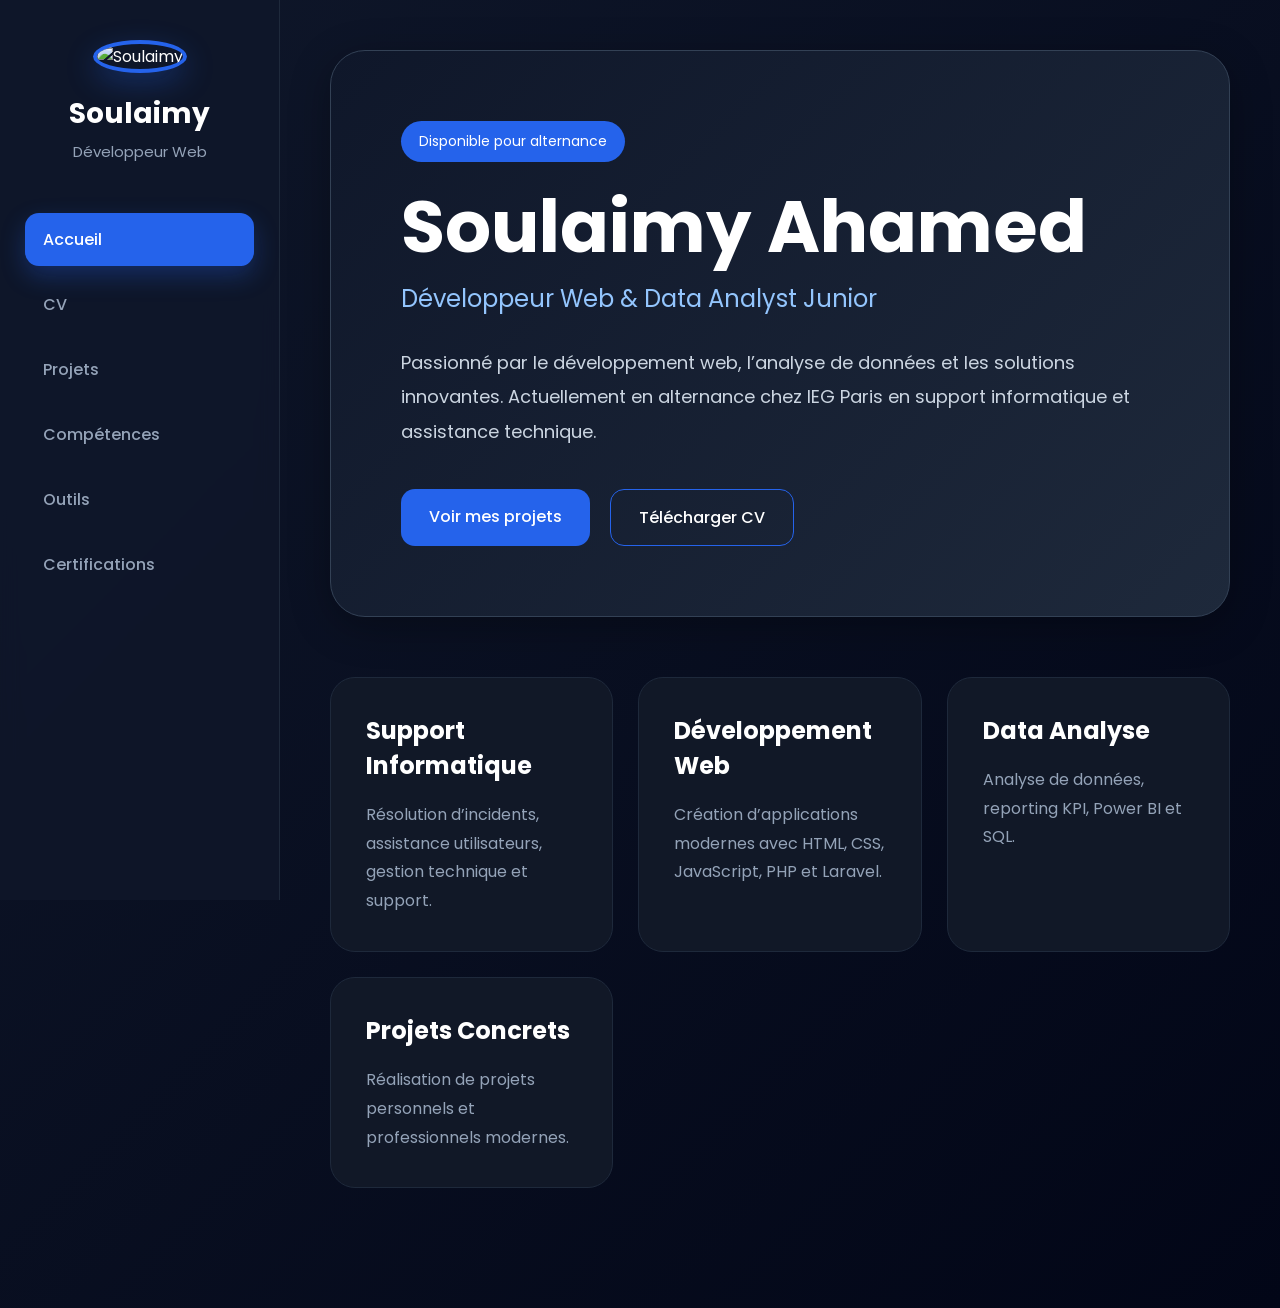
==== index.html @ 0e5b7465 "initial portfolio commit" ====
<!DOCTYPE html>
<html lang="fr">

<head>

    <meta charset="UTF-8">

    <meta name="viewport" content="width=device-width, initial-scale=1.0">

    <title>Accueil | Soulaimy</title>

    <link rel="stylesheet" href="style.css">

    <link rel="preconnect" href="https://fonts.googleapis.com">

    <link href="https://fonts.googleapis.com/css2?family=Poppins:wght@300;400;500;600;700&display=swap"
        rel="stylesheet">

</head>

<body>

    <!-- SIDEBAR -->

    <aside class="sidebar">

        <div class="profile">

            <img src="assets/img/profile.jpg" alt="Soulaimy">

            <h2>Soulaimy</h2>

            <p>Développeur Web</p>

        </div>

        <nav>

            <a href="index.html" class="active">Accueil</a>

            <a href="cv.html">CV</a>

            <a href="projects.html">Projets</a>

            <a href="skills.html">Compétences</a>

            <a href="tools.html">Outils</a>

            <a href="certifications.html">Certifications</a>

        </nav>

    </aside>

    <!-- MAIN -->

    <main class="main-content">

        <!-- HERO -->
        <section class="hero-dashboard">

            <div class="hero-card">

                <span class="hero-badge">
                    Disponible pour alternance
                </span>

                <h1>
                    Soulaimy Ahamed
                </h1>

                <h2>
                    Développeur Web & Data Analyst Junior
                </h2>

                <p>
                    Passionné par le développement web,
                    l’analyse de données et les solutions innovantes.
                    Actuellement en alternance chez IEG Paris
                    en support informatique et assistance technique.
                </p>

                <div class="hero-buttons">

                    <a href="projects.html" class="btn">
                        Voir mes projets
                    </a>

                    <a href="assets/cv/Mon CV.pdf" class="btn btn-outline" target="_blank">

                        Télécharger CV

                    </a>

                </div>

            </div>

        </section>

        <!-- CARDS -->
        <section class="dashboard-grid">

            <div class="dashboard-card">

                <h3>Support Informatique</h3>

                <p>
                    Résolution d’incidents,
                    assistance utilisateurs,
                    gestion technique et support.
                </p>

            </div>

            <div class="dashboard-card">

                <h3>Développement Web</h3>

                <p>
                    Création d’applications modernes
                    avec HTML, CSS, JavaScript, PHP et Laravel.
                </p>

            </div>

            <div class="dashboard-card">

                <h3>Data Analyse</h3>

                <p>
                    Analyse de données,
                    reporting KPI,
                    Power BI et SQL.
                </p>

            </div>

            <div class="dashboard-card">

                <h3>Projets Concrets</h3>

                <p>
                    Réalisation de projets personnels
                    et professionnels modernes.
                </p>

            </div>

        </section>

    </main>

</body>

</html>
---- style.css ----
/* =========================
   RESET
========================= */

* {
    margin: 0;
    padding: 0;
    box-sizing: border-box;
}

html {
    scroll-behavior: smooth;
}

body {
    font-family: 'Poppins', sans-serif;

    background: linear-gradient(to bottom right,
            #0f172a,
            #020617);

    color: white;

    display: flex;

    overflow-x: hidden;
}

/* =========================
   SIDEBAR
========================= */

.sidebar {
    width: 280px;
    height: 100vh;

    position: fixed;
    top: 0;
    left: 0;

    background: rgba(15, 23, 42, 0.95);

    backdrop-filter: blur(10px);

    border-right: 1px solid #1e293b;

    padding: 40px 25px;

    display: flex;
    flex-direction: column;

    z-index: 1000;
}

/* PROFILE */

.profile {
    text-align: center;

    margin-bottom: 50px;
}

.profile img {
    width: 110px;
    height: 110px;

    border-radius: 50%;

    object-fit: cover;

    border: 4px solid #2563eb;

    margin-bottom: 20px;

    box-shadow: 0 10px 30px rgba(37, 99, 235, 0.3);
}

.profile h2 {
    font-size: 28px;

    margin-bottom: 5px;
}

.profile p {
    color: #94a3b8;

    font-size: 15px;
}

/* NAVIGATION */

nav {
    display: flex;
    flex-direction: column;

    gap: 12px;
}

nav a {
    text-decoration: none;

    color: #94a3b8;

    padding: 14px 18px;

    border-radius: 14px;

    transition: 0.3s;

    font-weight: 500;
}

nav a:hover {
    background: #1e293b;

    color: white;

    transform: translateX(5px);
}

nav a.active {
    background: #2563eb;

    color: white;

    box-shadow: 0 10px 25px rgba(37, 99, 235, 0.3);
}

/* SOCIALS */

.socials {
    margin-top: auto;

    display: flex;

    gap: 15px;

    justify-content: center;
}

.socials a {
    width: 45px;
    height: 45px;

    border-radius: 12px;

    background: #111827;

    display: flex;

    align-items: center;
    justify-content: center;

    color: #94a3b8;

    text-decoration: none;

    transition: 0.3s;
}

.socials a:hover {
    background: #2563eb;

    color: white;
}

/* =========================
   MAIN
========================= */

.main-content {
    margin-left: 280px;

    width: 100%;

    padding: 50px;
}

/* =========================
   HERO
========================= */

.hero-dashboard {
    margin-bottom: 60px;
}

.hero-card {
    background: linear-gradient(135deg,
            #0f172a,
            #1e293b);

    border: 1px solid #334155;

    border-radius: 35px;

    padding: 70px;

    position: relative;

    overflow: hidden;

    box-shadow:
        0 10px 40px rgba(0, 0, 0, 0.3);
}

.hero-badge {
    background: #2563eb;

    padding: 10px 18px;

    border-radius: 30px;

    display: inline-block;

    font-size: 14px;

    margin-bottom: 25px;
}

.hero-card h1 {
    font-size: 72px;

    line-height: 1.1;

    margin-bottom: 15px;
}

.hero-card h2 {
    color: #93c5fd;

    font-weight: 400;

    margin-bottom: 30px;
}

.hero-card p {
    max-width: 750px;

    color: #cbd5e1;

    line-height: 1.9;

    font-size: 18px;
}

/* HERO BUTTONS */

.hero-buttons {
    margin-top: 40px;

    display: flex;

    gap: 20px;

    flex-wrap: wrap;
}

.btn {
    background: #2563eb;

    color: white;

    text-decoration: none;

    padding: 15px 28px;

    border-radius: 14px;

    transition: 0.3s;

    font-weight: 500;
}

.btn:hover {
    transform: translateY(-5px);

    box-shadow:
        0 10px 25px rgba(37, 99, 235, 0.3);
}

.btn-outline {
    background: transparent;

    border: 1px solid #2563eb;
}

/* =========================
   DASHBOARD CARDS
========================= */

.dashboard-grid {
    display: grid;

    grid-template-columns:
        repeat(auto-fit, minmax(250px, 1fr));

    gap: 25px;

    margin-bottom: 70px;
}

.dashboard-card {
    background: #111827;

    border: 1px solid #1e293b;

    border-radius: 25px;

    padding: 35px;

    transition: 0.3s;
}

.dashboard-card:hover {
    transform: translateY(-8px);

    border-color: #2563eb;

    box-shadow:
        0 15px 35px rgba(0, 0, 0, 0.3);
}

.dashboard-card h3 {
    margin-bottom: 18px;

    font-size: 24px;
}

.dashboard-card p {
    color: #94a3b8;

    line-height: 1.8;
}

/* =========================
   SECTION
========================= */

.section {
    margin-top: 90px;
}

.section h2 {
    font-size: 42px;

    margin-bottom: 35px;
}

/* =========================
   SKILLS
========================= */

.skills-grid {
    display: grid;

    grid-template-columns:
        repeat(auto-fit, minmax(170px, 1fr));

    gap: 20px;
}

.skill-card {
    background: #111827;

    border: 1px solid #1e293b;

    padding: 30px;

    border-radius: 20px;

    text-align: center;

    transition: 0.3s;

    font-weight: 500;
}

.skill-card:hover {
    transform: translateY(-5px);

    background: #2563eb;
}

/* =========================
   EXPERIENCE
========================= */

.experience-card {
    background: #111827;

    border: 1px solid #1e293b;

    padding: 40px;

    border-radius: 30px;
}

.experience-card h2 {
    margin-bottom: 20px;
}

.experience-card h3 {
    margin-bottom: 10px;
}

.experience-card span {
    display: block;

    margin-bottom: 20px;

    color: #60a5fa;
}

.experience-card p {
    color: #cbd5e1;

    line-height: 1.9;
}

/* =========================
CV PAGE=========================*/
.cv-header {
    display: flex;

    justify-content: space-between;

    align-items: center;

    margin-bottom: 60px;

    flex-wrap: wrap;

    gap: 20px;
}

.cv-header h1 {
    font-size: 60px;

    margin-bottom: 10px;
}

.cv-header p {
    color: #94a3b8;
}

.cv-section {
    margin-bottom: 70px;
}

.section-title {
    margin-bottom: 25px;
}

.section-title h2 {
    font-size: 36px;
}

/* TIMELINE CARD */

.timeline-card {
    background: #111827;

    border: 1px solid #1e293b;

    border-radius: 30px;

    padding: 35px;

    margin-bottom: 30px;

    transition: 0.3s;
}

.timeline-card:hover {
    transform: translateY(-5px);

    border-color: #2563eb;
}

.timeline-top {
    display: flex;

    justify-content: space-between;

    align-items: flex-start;

    gap: 20px;

    margin-bottom: 25px;

    flex-wrap: wrap;
}

.timeline-top h3 {
    font-size: 30px;

    margin-bottom: 10px;
}

.timeline-top h4 {
    color: #60a5fa;

    font-weight: 400;
}

.timeline-top span {
    background: #1e293b;

    padding: 10px 18px;

    border-radius: 15px;

    color: #cbd5e1;
}

.timeline-card ul {
    padding-left: 20px;
}

.timeline-card li {
    margin-bottom: 15px;

    color: #cbd5e1;

    line-height: 1.8;
}

/* SKILLS */

.skills-cv-grid {
    display: grid;

    grid-template-columns:
        repeat(auto-fit, minmax(220px, 1fr));

    gap: 20px;
}

.skill-box {
    background: #111827;

    border: 1px solid #1e293b;

    padding: 30px;

    border-radius: 20px;

    text-align: center;

    font-weight: 500;

    transition: 0.3s;
}

.skill-box:hover {
    background: #2563eb;

    transform: translateY(-5px);
}

/* LANGUES */

.languages-grid {
    display: grid;

    grid-template-columns:
        repeat(auto-fit, minmax(250px, 1fr));

    gap: 25px;
}

.language-card {
    background: #111827;

    border: 1px solid #1e293b;

    border-radius: 25px;

    padding: 30px;
}

.language-card h3 {
    margin-bottom: 10px;
}

.language-card p {
    color: #94a3b8;
}

/* =========================
   PROJECTS
========================= */

.projects-grid {
    display: grid;

    grid-template-columns:
        repeat(auto-fit, minmax(320px, 1fr));

    gap: 30px;
}

.project-card {
    background: #111827;

    border: 1px solid #1e293b;

    border-radius: 25px;

    overflow: hidden;

    transition: 0.3s;
}

.project-card:hover {
    transform: translateY(-8px);

    border-color: #2563eb;
}

.project-card img {
    width: 100%;

    height: 220px;

    object-fit: cover;
}

.project-content {
    padding: 25px;
}

/* =========================
   RESPONSIVE
========================= */

@media(max-width:900px) {

    .sidebar {
        display: none;
    }

    .main-content {
        margin-left: 0;

        padding: 25px;
    }

    .hero-card {
        padding: 40px;
    }

    .hero-card h1 {
        font-size: 45px;
    }

    .section h2 {
        font-size: 32px;
    }
}
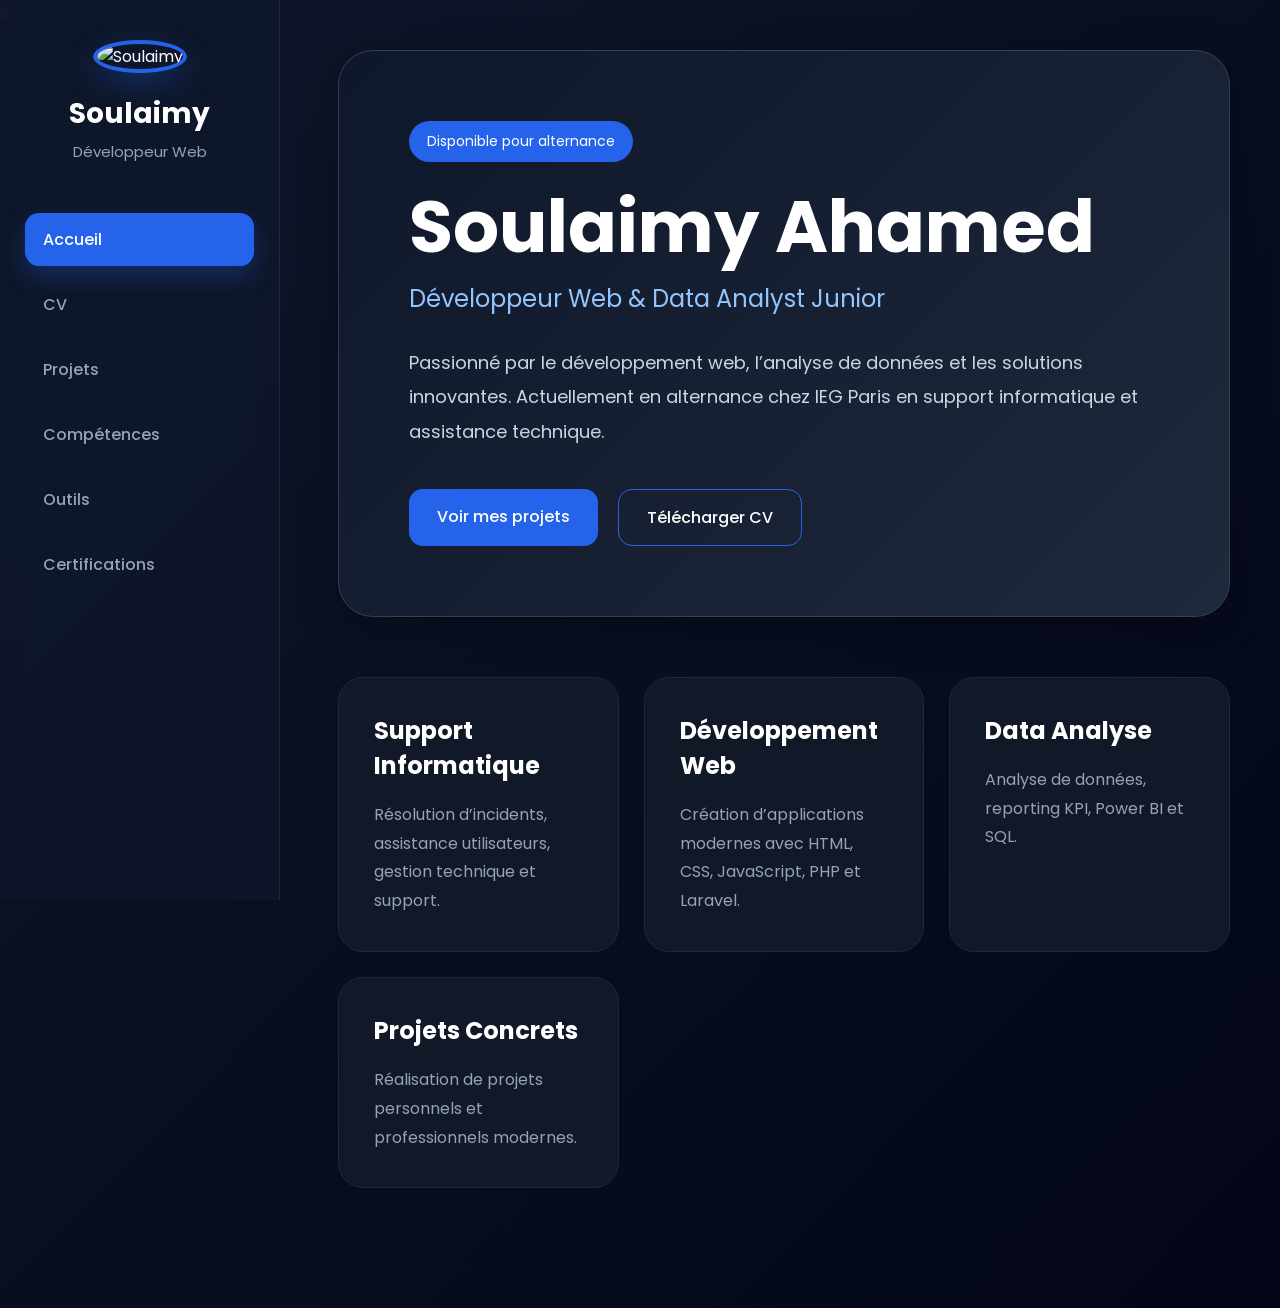
==== commit 8aabe1be: "message" ====
--- a/index.html
+++ b/index.html
@@ -1,5 +1,6 @@
 <!DOCTYPE html>
 <html lang="fr">
+s
 
 <head>
 
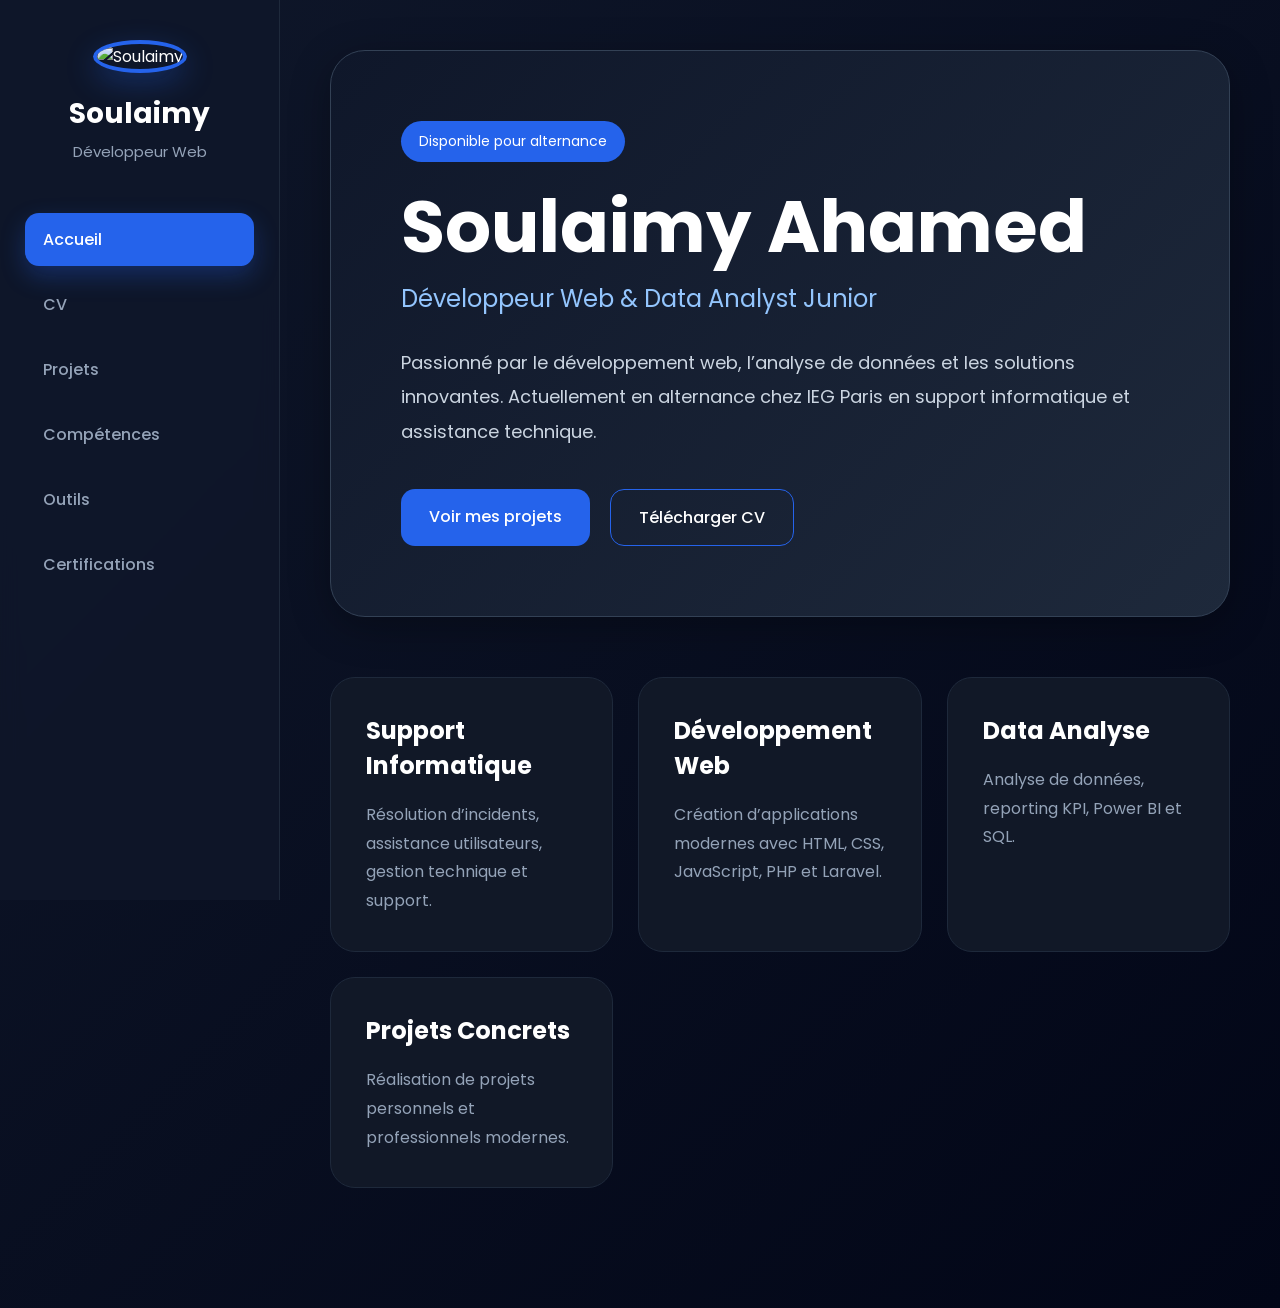
==== commit 2aabe57a: "message" ====
--- a/index.html
+++ b/index.html
@@ -1,6 +1,5 @@
 <!DOCTYPE html>
 <html lang="fr">
-s
 
 <head>
 
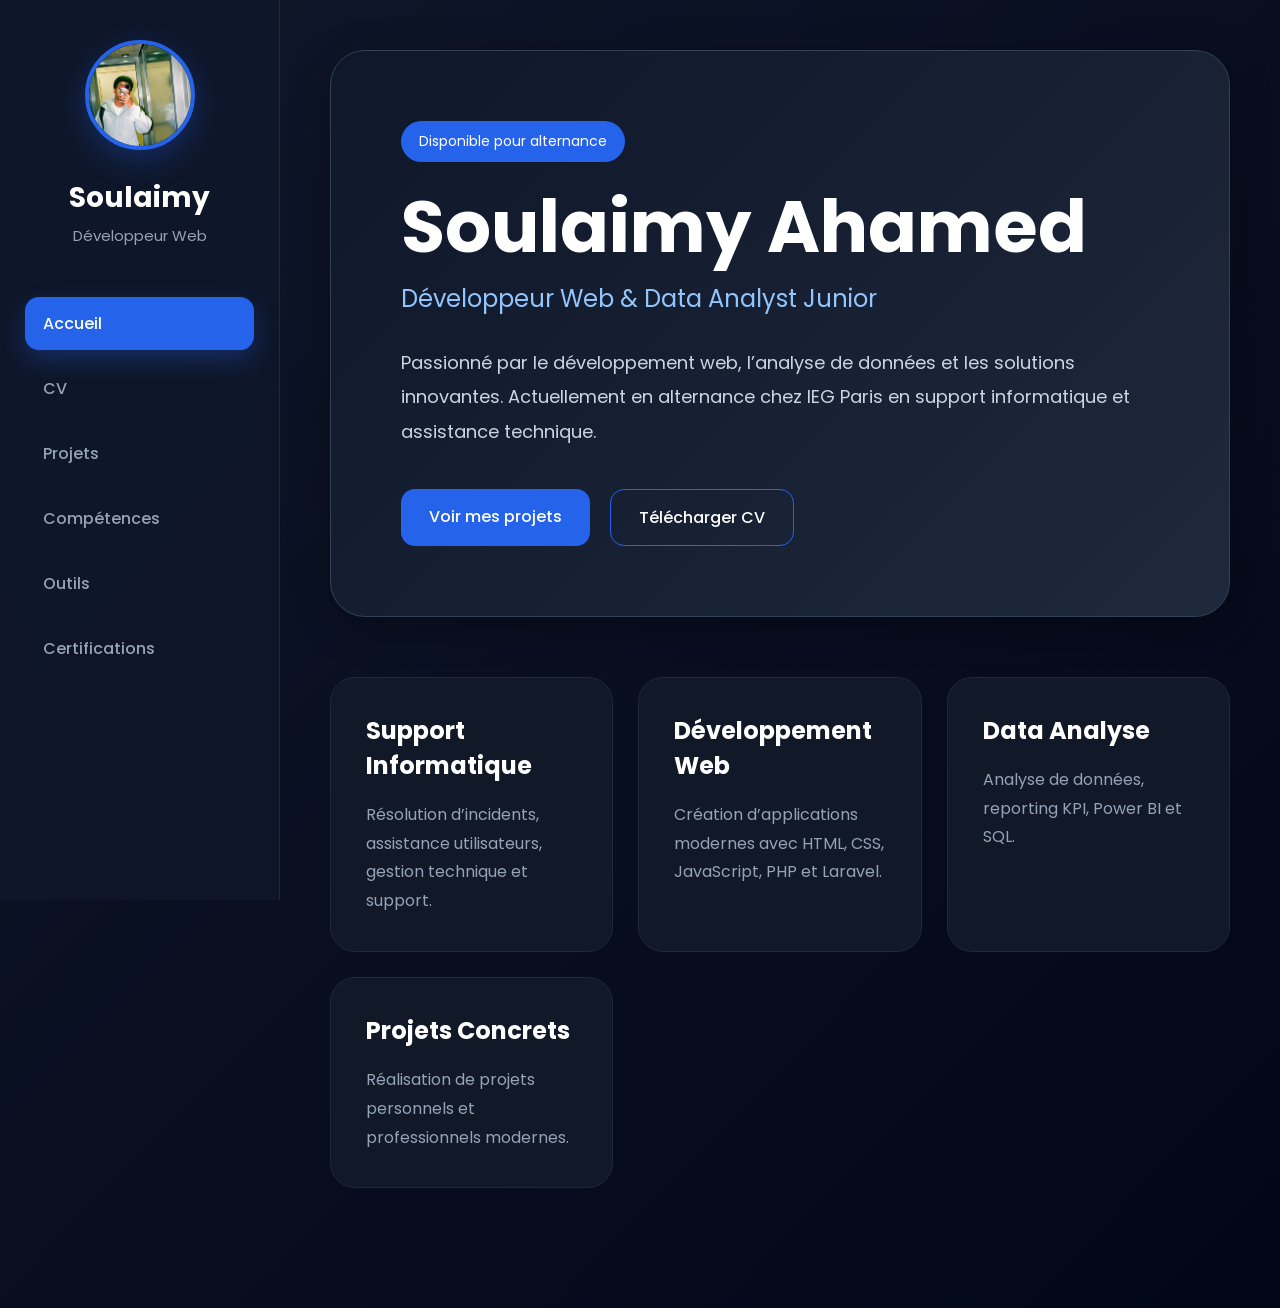
==== commit 3757015b: "message" ====
--- a/index.html
+++ b/index.html
@@ -26,7 +26,7 @@
 
         <div class="profile">
 
-            <img src="assets/img/profile.jpg" alt="Soulaimy">
+            <img src="asset/images/profile.jpeg" alt="Soulaimy">
 
             <h2>Soulaimy</h2>
 
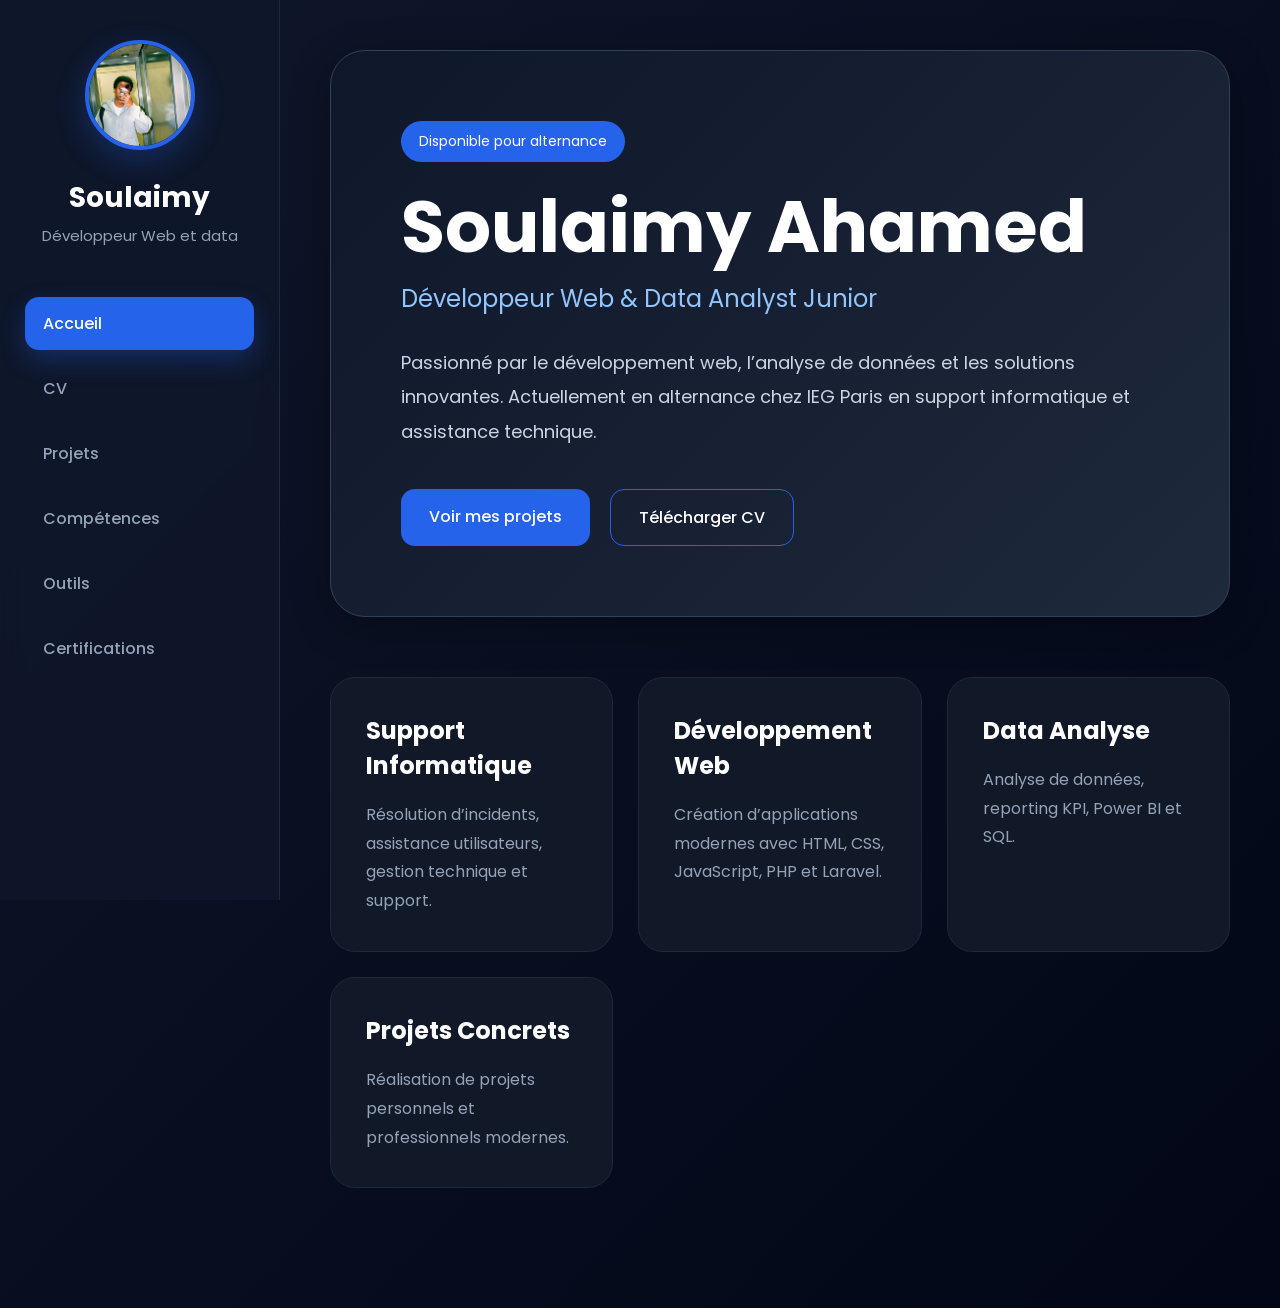
==== commit b4b5cd9e: "message" ====
--- a/index.html
+++ b/index.html
@@ -30,7 +30,7 @@
 
             <h2>Soulaimy</h2>
 
-            <p>Développeur Web</p>
+            <p>Développeur Web et data</p>
 
         </div>
 
--- a/style.css
+++ b/style.css
@@ -587,74 +587,266 @@
     color: #94a3b8;
 }
 
-/* =========================
-   PROJECTS
-========================= */
+
+/* =========================
+   PROJECTS PAGE
+========================= */
+
+.projects-header {
+    margin-bottom: 60px;
+}
+
+.projects-header h1 {
+    font-size: 40px;
+    margin-bottom: 15px;
+}
+
+.projects-header p {
+    color: #b3b3b3;
+    max-width: 700px;
+    line-height: 1.7;
+}
+
+.project-category {
+    margin-bottom: 70px;
+}
+
+.category-title {
+    margin-bottom: 30px;
+}
+
+.category-title h2 {
+    font-size: 30px;
+    margin-bottom: 10px;
+}
+
+.category-title p {
+    color: #9ca3af;
+}
 
 .projects-grid {
     display: grid;
-
-    grid-template-columns:
-        repeat(auto-fit, minmax(320px, 1fr));
-
+    grid-template-columns: repeat(auto-fit, minmax(340px, 1fr));
     gap: 30px;
 }
 
 .project-card {
     background: #111827;
-
-    border: 1px solid #1e293b;
-
-    border-radius: 25px;
-
+    border: 1px solid #1f2937;
+    border-radius: 20px;
     overflow: hidden;
-
-    transition: 0.3s;
+    transition: 0.3s ease;
+
+    display: flex;
+    flex-direction: column;
+    height: 100%;
 }
 
 .project-card:hover {
     transform: translateY(-8px);
-
-    border-color: #2563eb;
-}
-
-.project-card img {
+}
+
+.project-image img {
     width: 100%;
-
-    height: 220px;
-
+    height: 120px;
     object-fit: cover;
 }
 
 .project-content {
     padding: 25px;
+
+    display: flex;
+    flex-direction: column;
+    flex: 1;
+}
+
+.project-content h3 {
+    font-size: 24px;
+    margin-bottom: 15px;
+}
+
+.project-content p {
+    color: #b3b3b3;
+    line-height: 1.7;
+    margin-bottom: 20px;
+}
+
+.project-stack {
+    display: flex;
+    flex-wrap: wrap;
+    gap: 10px;
+    margin-bottom: 25px;
+}
+
+.project-stack span {
+    background: #1f2937;
+    padding: 8px 14px;
+    border-radius: 30px;
+    font-size: 14px;
+}
+
+.project-buttons {
+    display: flex;
+    gap: 15px;
+    margin-top: auto;
+}
+
+/* =========================
+   TOOLS PAGE
+========================= */
+
+.tools-header {
+    margin-bottom: 60px;
+}
+
+.tools-header h1 {
+    font-size: 40px;
+    margin-bottom: 15px;
+}
+
+.tools-header p {
+    color: #b3b3b3;
+    line-height: 1.7;
+    max-width: 700px;
+}
+
+.tools-category {
+    margin-bottom: 60px;
+}
+
+.tools-grid {
+    display: grid;
+    grid-template-columns: repeat(auto-fit, minmax(280px, 1fr));
+    gap: 25px;
+}
+
+.tool-card {
+    background: #111827;
+    border: 1px solid #1f2937;
+    border-radius: 18px;
+    padding: 25px;
+    transition: 0.3s ease;
+}
+
+.tool-card:hover {
+    transform: translateY(-5px);
+}
+
+.tool-card h3 {
+    margin-bottom: 12px;
+}
+
+.tool-card p {
+    color: #b3b3b3;
+    line-height: 1.7;
+}
+
+
+/* =========================
+   CERTIFICATIONS PAGE
+========================= */
+
+.certifications-header {
+    margin-bottom: 60px;
+}
+
+.certifications-header h1 {
+    font-size: 40px;
+    margin-bottom: 15px;
+}
+
+.certifications-header p {
+    max-width: 700px;
+    line-height: 1.7;
+    color: #b3b3b3;
+}
+
+.certification-category {
+    margin-bottom: 60px;
+}
+
+.certifications-grid {
+    display: grid;
+    grid-template-columns: repeat(auto-fit, minmax(300px, 1fr));
+    gap: 25px;
+}
+
+.certification-card {
+    background: #111827;
+    border: 1px solid #1f2937;
+    border-radius: 18px;
+    padding: 25px;
+    transition: 0.3s ease;
+}
+
+.certification-card:hover {
+    transform: translateY(-5px);
+}
+
+.certification-card h3 {
+    margin-bottom: 10px;
+}
+
+.cert-date {
+    display: inline-block;
+    margin-bottom: 15px;
+    color: #60a5fa;
+    font-size: 14px;
+}
+
+.certification-card p {
+    color: #b3b3b3;
+    line-height: 1.7;
 }
 
 /* =========================
    RESPONSIVE
 ========================= */
 
-@media(max-width:900px) {
+
+@media screen and (max-width: 768px) {
+
+    body {
+        flex-direction: column;
+    }
 
     .sidebar {
-        display: none;
+        width: 100%;
+        height: auto;
+        position: relative;
+        padding: 20px;
+    }
+
+    .profile {
+        text-align: center;
+        margin-bottom: 20px;
+    }
+
+    .profile img {
+        width: 90px;
+        height: 90px;
+    }
+
+    nav {
+        display: flex;
+        flex-wrap: wrap;
+        justify-content: center;
+        gap: 10px;
+    }
+
+    nav a {
+        padding: 10px 15px;
+        font-size: 14px;
     }
 
     .main-content {
         margin-left: 0;
-
+        width: 100%;
         padding: 25px;
     }
 
-    .hero-card {
-        padding: 40px;
+    .projects-grid {
+        grid-template-columns: 1fr;
     }
 
-    .hero-card h1 {
-        font-size: 45px;
-    }
-
-    .section h2 {
-        font-size: 32px;
-    }
 }
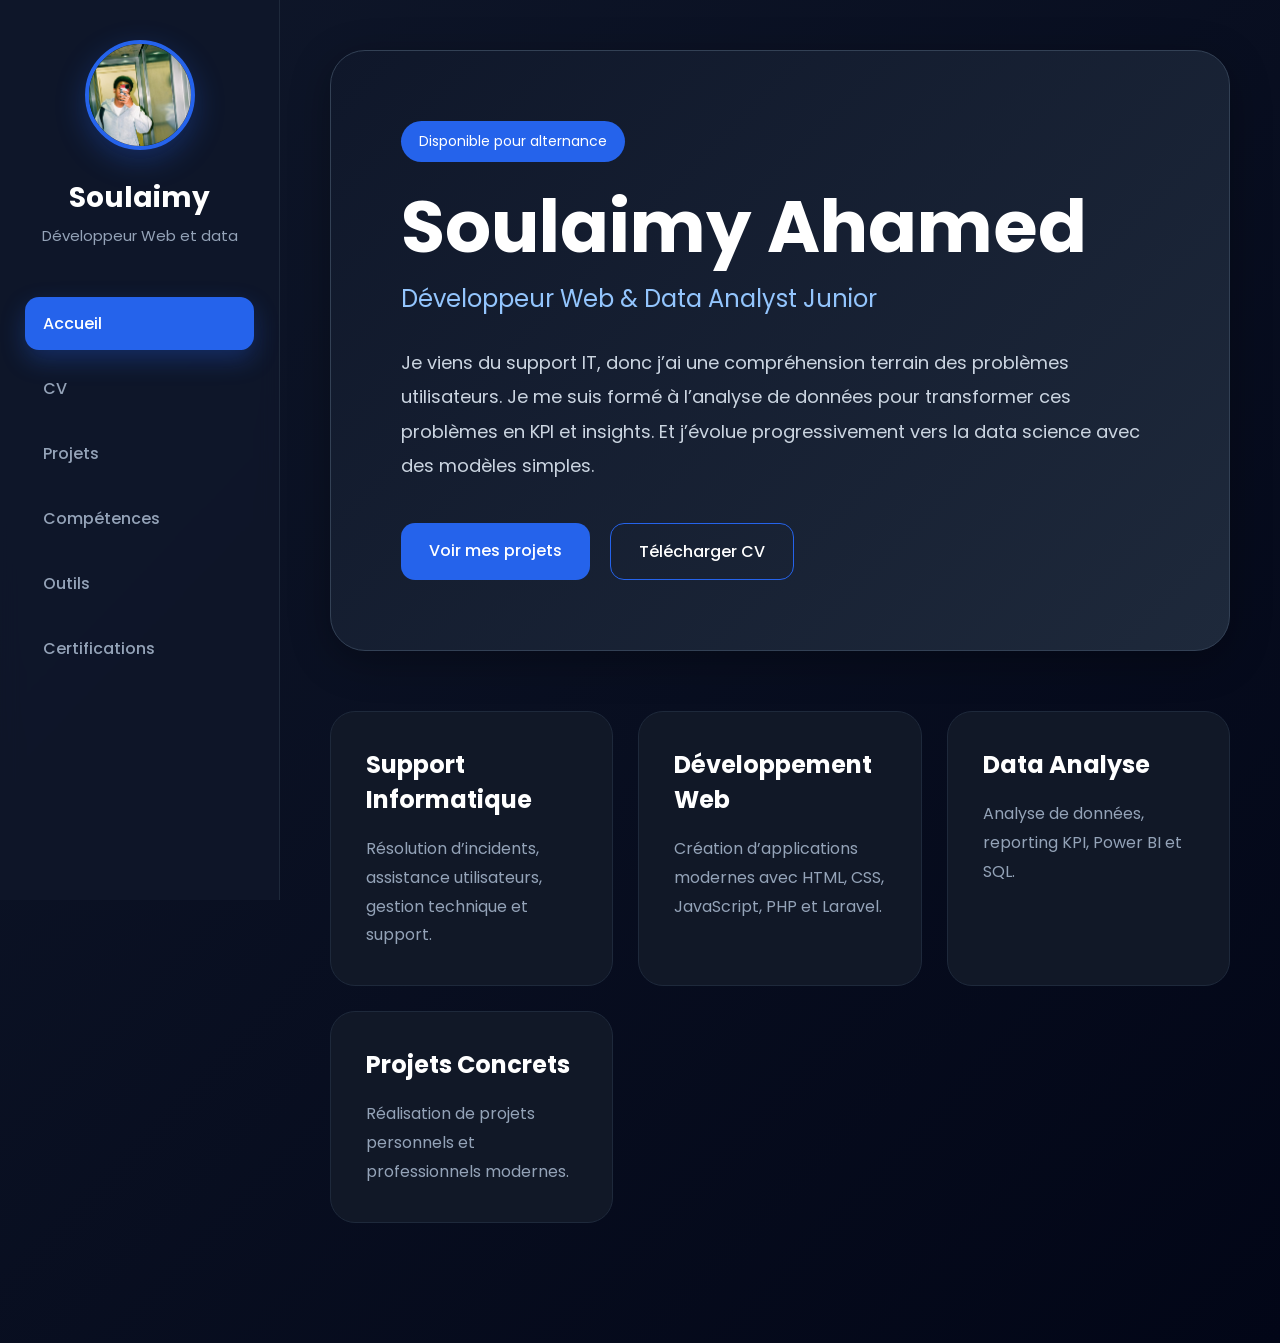
==== commit 211a70c5: "message" ====
--- a/index.html
+++ b/index.html
@@ -74,10 +74,9 @@
                 </h2>
 
                 <p>
-                    Passionné par le développement web,
-                    l’analyse de données et les solutions innovantes.
-                    Actuellement en alternance chez IEG Paris
-                    en support informatique et assistance technique.
+                    Je viens du support IT, donc j’ai une compréhension terrain des problèmes utilisateurs.
+                    Je me suis formé à l’analyse de données pour transformer ces problèmes en KPI et insights.
+                    Et j’évolue progressivement vers la data science avec des modèles simples.
                 </p>
 
                 <div class="hero-buttons">
@@ -86,7 +85,7 @@
                         Voir mes projets
                     </a>
 
-                    <a href="assets/cv/Mon CV.pdf" class="btn btn-outline" target="_blank">
+                    <a href="asset/cv/cv de Soulaimy.pdf" class="btn btn-outline" target="_blank">
 
                         Télécharger CV
 
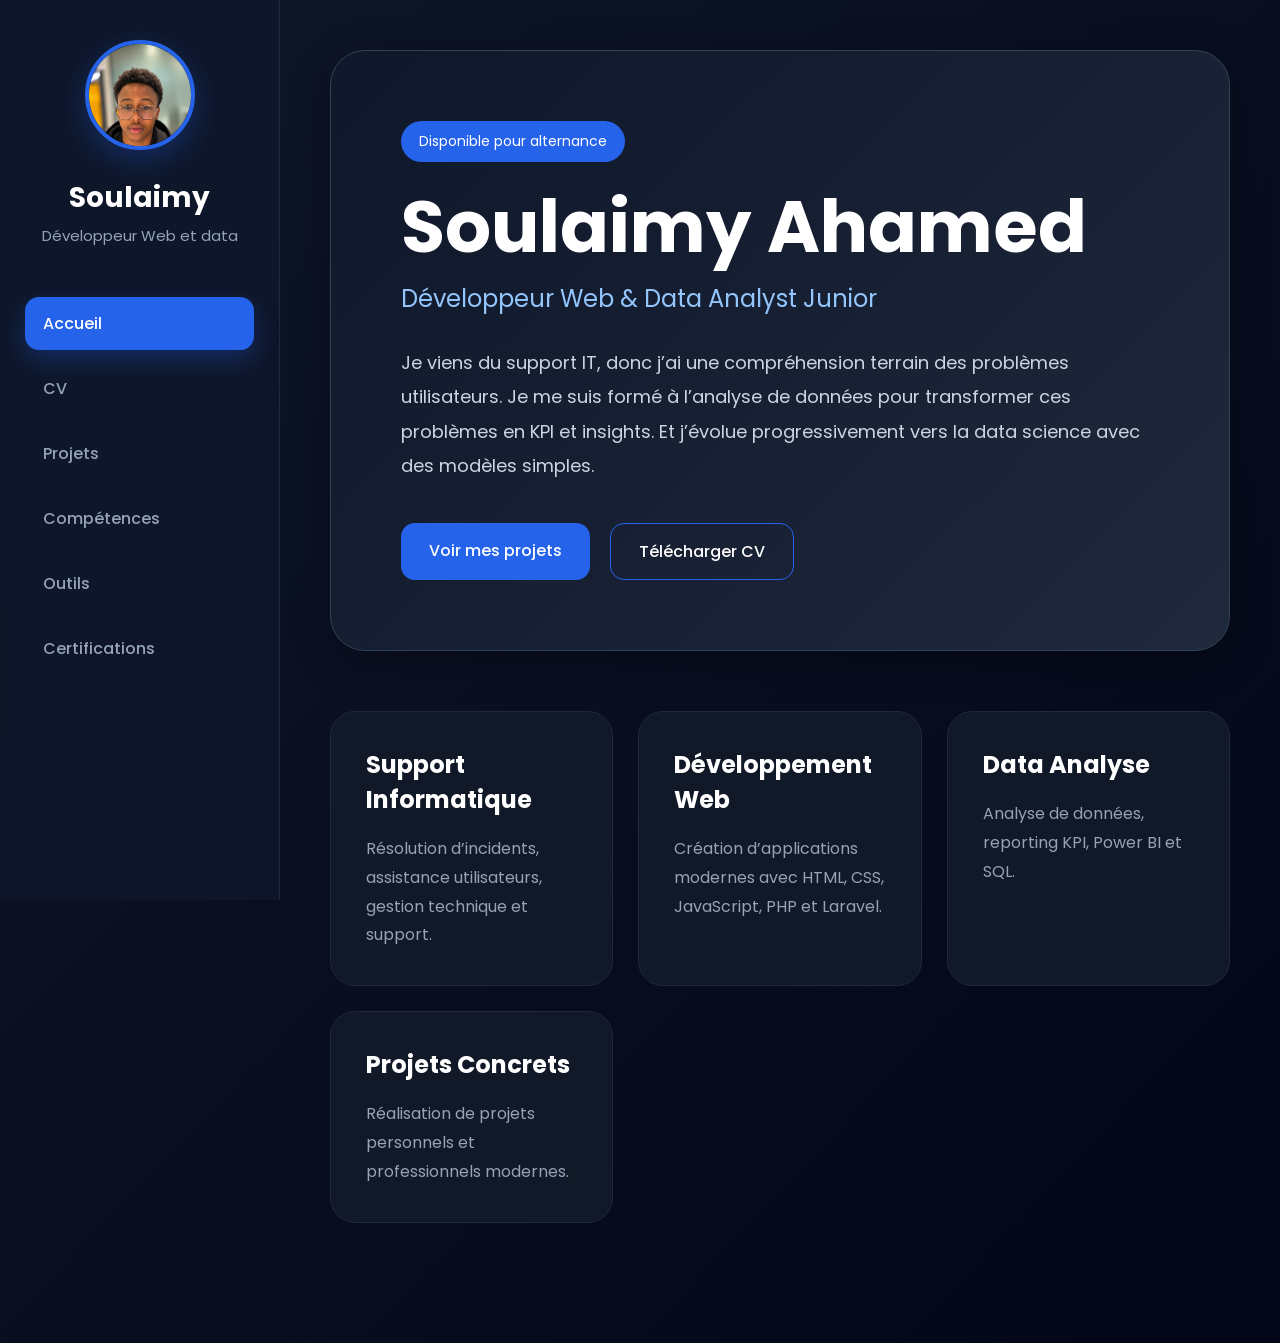
==== commit b095e6fc: "message" ====
--- a/index.html
+++ b/index.html
@@ -26,7 +26,7 @@
 
         <div class="profile">
 
-            <img src="asset/images/profile.jpeg" alt="Soulaimy">
+            <img src="asset/images/ChatGPT Image 8 juin 2026, 10_07_49.png" alt="Soulaimy">
 
             <h2>Soulaimy</h2>
 
--- a/style.css
+++ b/style.css
@@ -797,6 +797,139 @@
 .certification-card p {
     color: #b3b3b3;
     line-height: 1.7;
+}
+
+.cert-img {
+    width: 100%;
+    max-width: 250px;
+    border-radius: 10px;
+    cursor: pointer;
+    transition: transform 0.2s ease;
+}
+
+.cert-img:hover {
+    transform: scale(1.05);
+}
+
+/* =========================
+   PROJECT DETAILS
+========================= */
+
+.project-hero {
+    margin-bottom: 50px;
+}
+
+.project-badge {
+    display: inline-block;
+    background: #1f2937;
+    padding: 8px 15px;
+    border-radius: 20px;
+    margin-bottom: 20px;
+}
+
+.project-hero h1 {
+    font-size: 42px;
+    margin-bottom: 15px;
+}
+
+.project-hero p {
+    color: #b3b3b3;
+    max-width: 800px;
+    line-height: 1.8;
+}
+
+.project-stats {
+    display: grid;
+    grid-template-columns: repeat(auto-fit, minmax(180px, 1fr));
+    gap: 20px;
+    margin-bottom: 60px;
+}
+
+.stat-card {
+    background: #111827;
+    border: 1px solid #1f2937;
+    border-radius: 16px;
+    padding: 25px;
+    text-align: center;
+}
+
+.stat-card h3 {
+    font-size: 30px;
+    margin-bottom: 10px;
+}
+
+.project-section {
+    margin-bottom: 60px;
+}
+
+.detail-card {
+    background: #111827;
+    border: 1px solid #1f2937;
+    border-radius: 16px;
+    padding: 25px;
+}
+
+.check-grid {
+    display: grid;
+    grid-template-columns: repeat(auto-fit, minmax(220px, 1fr));
+    gap: 15px;
+}
+
+.check-card {
+    background: #111827;
+    border: 1px solid #1f2937;
+    border-radius: 14px;
+    padding: 18px;
+}
+
+.timeline {
+    border-left: 3px solid #3b82f6;
+    padding-left: 25px;
+}
+
+.timeline-item {
+    margin-bottom: 30px;
+}
+
+.timeline-item h3 {
+    margin-bottom: 8px;
+}
+
+.timeline-item p {
+    color: #b3b3b3;
+}
+
+.project-table {
+    width: 100%;
+    border-collapse: collapse;
+}
+
+.project-table th,
+.project-table td {
+    border: 1px solid #1f2937;
+    padding: 15px;
+    text-align: left;
+}
+
+.project-table th {
+    background: #111827;
+}
+
+.gallery-grid {
+    display: grid;
+    grid-template-columns: repeat(auto-fit, minmax(250px, 1fr));
+    gap: 20px;
+}
+
+.gallery-card {
+    background: #111827;
+    border: 1px solid #1f2937;
+    border-radius: 16px;
+    height: 200px;
+
+    display: flex;
+    align-items: center;
+    justify-content: center;
 }
 
 /* =========================
